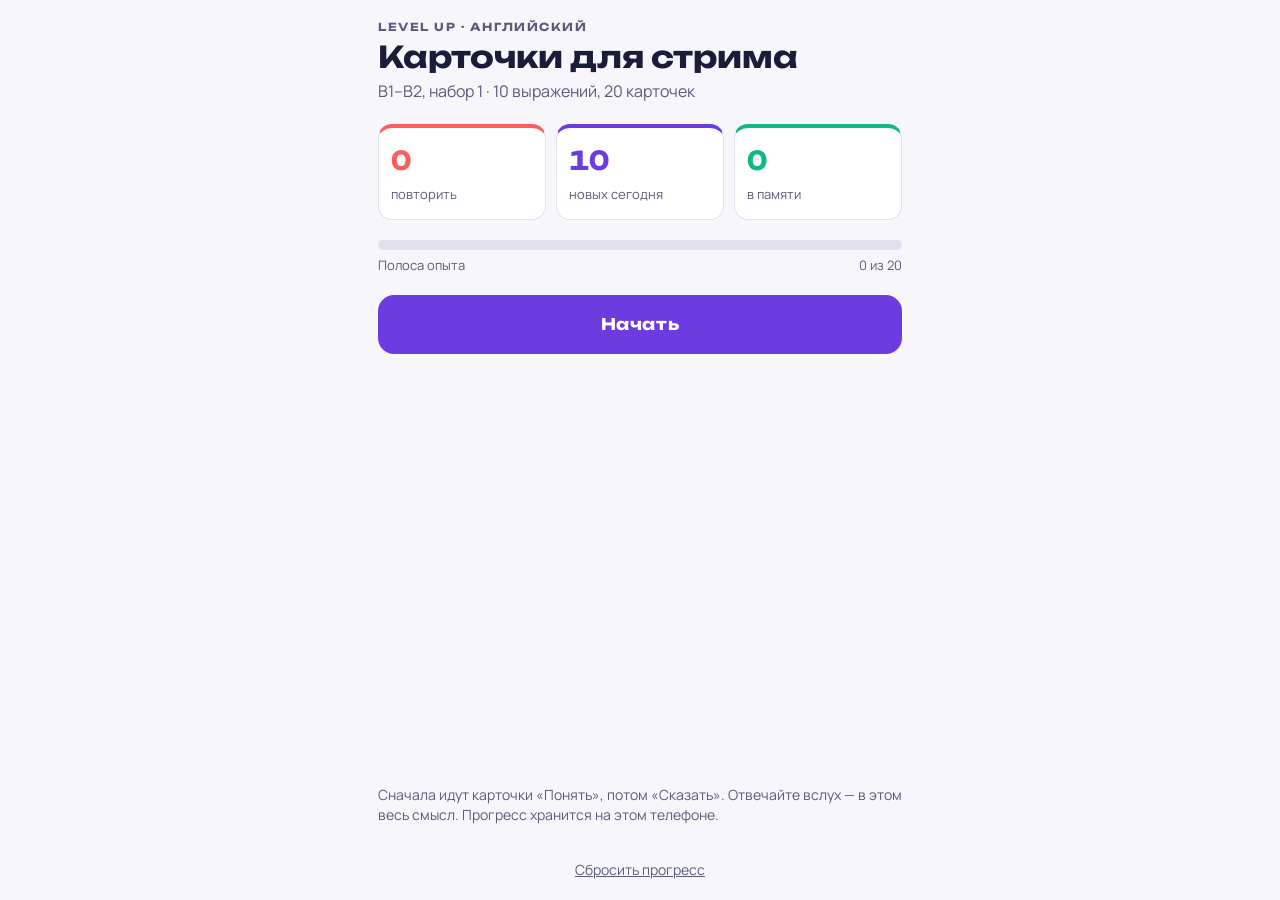
==== index.html @ 17a46468 "Карточки B1–B2 для стримов: приложение для iPhone и колода Anki Co-Authored-By: Claude Opus 5.5 <nor" ====
<!doctype html>
<html lang="ru">
<head>
  <meta charset="utf-8">
  <meta name="viewport" content="width=device-width, initial-scale=1, viewport-fit=cover">
  <title>Level Up: карточки</title>
  <meta name="description" content="Английский B1–B2 для стримов: понять и сказать">
  <meta name="theme-color" content="#15152E">
  <meta name="apple-mobile-web-app-capable" content="yes">
  <meta name="mobile-web-app-capable" content="yes">
  <meta name="apple-mobile-web-app-status-bar-style" content="black-translucent">
  <meta name="apple-mobile-web-app-title" content="Level Up">
  <link rel="apple-touch-icon" href="icons/icon-180.png">
  <link rel="icon" href="icons/icon-192.png">
  <link rel="manifest" href="manifest.webmanifest">
  <link rel="stylesheet" href="style.css">
</head>
<body>
  <main id="app" aria-live="polite"></main>
  <script src="app.js"></script>
</body>
</html>
---- style.css ----
/* Карточки в стиле гайда LEVEL UP: ночь стрима, у уровня свой цвет (B1 фиолетовый, B2 коралловый). */
@font-face { font-family: 'Manrope'; src: url('fonts/Manrope-Regular.ttf'); font-weight: 400; font-display: swap; }
@font-face { font-family: 'Manrope'; src: url('fonts/Manrope-Bold.ttf'); font-weight: 700; font-display: swap; }
@font-face { font-family: 'Unbounded'; src: url('fonts/Unbounded-Bold.ttf'); font-display: swap; }

:root {
  --bg: #F7F6FB; --panel: #FFFFFF; --fg: #1B1B3A; --muted: #5B5B7A; --line: #E2E1EE;
  --violet: #6C3CE1; --coral: #FF5D5D; --mint: #12B886; --sun: #FFB627; --on-accent: #FFFFFF;
  --display: 'Unbounded', system-ui, sans-serif;
  --body: 'Manrope', system-ui, -apple-system, sans-serif;
  color-scheme: light;
}
@media (prefers-color-scheme: dark) {
  :root {
    --bg: #15152E; --panel: #1F1F3D; --fg: #ECEBFA; --muted: #A9A8C8; --line: #2E2E52;
    --violet: #A88BFF; --coral: #FF8A8A; --mint: #3DD9A5; --sun: #FFC757; --on-accent: #15152E;
    color-scheme: dark;
  }
}

* { box-sizing: border-box; }
html, body { height: 100%; }
body {
  margin: 0; background: var(--bg); color: var(--fg);
  font-family: var(--body); font-size: 18px; line-height: 1.45;
  -webkit-tap-highlight-color: transparent; -webkit-text-size-adjust: 100%;
}
#app {
  min-height: 100%; max-width: 560px; margin: 0 auto;
  padding: calc(env(safe-area-inset-top, 0px) + 20px) 18px calc(env(safe-area-inset-bottom, 0px) + 20px);
  display: flex; flex-direction: column; gap: 20px;
}
button { font: inherit; color: inherit; cursor: pointer; }
button:focus-visible { outline: 3px solid var(--sun); outline-offset: 2px; }

/* ——— Главная ——— */
.eyebrow { font-family: var(--display); font-size: 11px; letter-spacing: .14em; color: var(--muted); }
.title { font-family: var(--display); font-size: 30px; line-height: 1.15; margin: 4px 0 0; text-wrap: balance; }
.deck { color: var(--muted); margin-top: 6px; font-size: 16px; }
.stats { display: grid; grid-template-columns: repeat(3, minmax(0, 1fr)); gap: 10px; }
.stat { background: var(--panel); border: 1px solid var(--line); border-radius: 14px; padding: 14px 12px; border-top: 4px solid var(--c); }
.stat b { display: block; font-family: var(--display); font-size: 26px; color: var(--c); font-variant-numeric: tabular-nums; }
.stat span { font-size: 13px; color: var(--muted); }
.xp { display: flex; height: 10px; border-radius: 99px; overflow: hidden; background: var(--line); }
.xp i { display: block; height: 100%; }
.xp-label { font-size: 13px; color: var(--muted); margin-top: 6px; display: flex; justify-content: space-between; }
.primary {
  border: 0; border-radius: 16px; padding: 18px; background: var(--violet); color: var(--on-accent);
  font-family: var(--display); font-size: 16px; letter-spacing: .04em;
}
.primary:disabled { background: var(--line); color: var(--muted); cursor: default; }
.note { color: var(--muted); font-size: 14px; }
.link { background: none; border: 0; padding: 0; color: var(--muted); text-decoration: underline; font-size: 14px; }
.confirm { background: var(--panel); border: 1px solid var(--line); border-radius: 14px; padding: 14px; display: grid; gap: 10px; }
.confirm .row { display: flex; gap: 10px; }
.confirm button { flex: 1; border-radius: 12px; padding: 12px; border: 1px solid var(--line); background: transparent; }
.confirm .danger { background: var(--coral); color: var(--on-accent); border: 0; }
.spacer { flex: 1; }

/* ——— Сессия ——— */
.bar { display: flex; align-items: center; gap: 12px; }
.close { width: 40px; height: 40px; border-radius: 12px; border: 1px solid var(--line); background: var(--panel); display: grid; place-items: center; flex: none; }
.progress { flex: 1; height: 8px; border-radius: 99px; background: var(--line); overflow: hidden; }
.progress i { display: block; height: 100%; background: var(--mint); transition: width .3s; }
.count { font-size: 14px; color: var(--muted); font-variant-numeric: tabular-nums; min-width: 3.5em; text-align: right; }

.card { --acc: var(--violet); display: flex; flex-direction: column; gap: 14px; }
.card.B2 { --acc: var(--coral); }
.chips { display: flex; gap: 8px; }
.chip { font-family: var(--display); font-size: 11px; letter-spacing: .1em; padding: 6px 11px; border-radius: 99px; background: var(--acc); color: var(--on-accent); }
.chip.side { background: transparent; color: var(--muted); border: 1px solid var(--line); }
.sentence { font-size: 26px; font-weight: 700; line-height: 1.3; text-wrap: balance; }
.sentence b { color: var(--acc); }
.hint { color: var(--muted); font-size: 16px; }
.hint b { color: var(--fg); }
.speak { align-self: flex-start; display: inline-flex; align-items: center; gap: 8px; border: 1px solid var(--line); background: var(--panel); border-radius: 99px; padding: 8px 14px; font-size: 15px; }
.speak svg { width: 18px; height: 18px; }
.answer { background: var(--panel); border: 1px solid var(--line); border-radius: 16px; padding: 18px; display: grid; gap: 8px; }
.expr { font-family: var(--display); font-size: 19px; color: var(--acc); }
.tr { color: var(--muted); }
.ex { border-left: 4px solid var(--mint); padding-left: 12px; font-style: italic; margin-top: 6px; }
.ex small { display: block; font-style: normal; font-family: var(--display); font-size: 10px; letter-spacing: .12em; color: var(--muted); }
.grades { display: grid; grid-template-columns: repeat(3, minmax(0, 1fr)); gap: 10px; }
.grade { border: 0; border-radius: 14px; padding: 14px 6px; display: grid; gap: 2px; color: var(--on-accent); }
.grade b { font-size: 16px; }
.grade span { font-size: 12px; opacity: .85; }
.g-again { background: var(--coral); }
.g-good { background: var(--mint); }
.g-easy { background: var(--violet); }

/* ——— Итог ——— */
.done { text-align: left; display: grid; gap: 10px; }
.done .big { font-family: var(--display); font-size: 44px; color: var(--mint); }

@media (prefers-reduced-motion: reduce) { .progress i { transition: none; } }
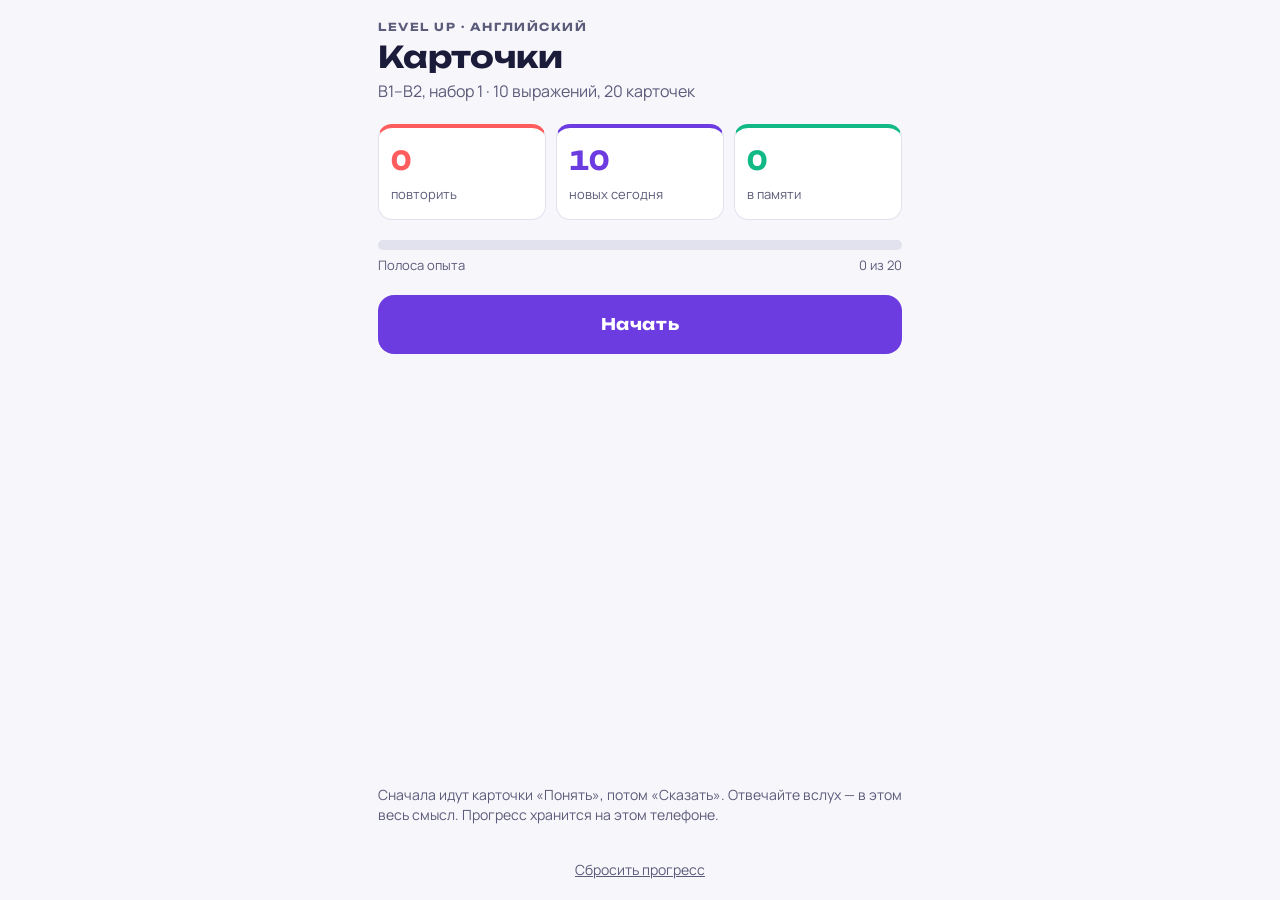
==== commit 93a51e18: "Нейтральные формулировки: просто английский B1–B2 Co-Authored-By: Claude Opus 5.5 <noreply@anthropic" ====
--- a/index.html
+++ b/index.html
@@ -4,7 +4,7 @@
   <meta charset="utf-8">
   <meta name="viewport" content="width=device-width, initial-scale=1, viewport-fit=cover">
   <title>Level Up: карточки</title>
-  <meta name="description" content="Английский B1–B2 для стримов: понять и сказать">
+  <meta name="description" content="Английский B1–B2: понять и сказать">
   <meta name="theme-color" content="#15152E">
   <meta name="apple-mobile-web-app-capable" content="yes">
   <meta name="mobile-web-app-capable" content="yes">
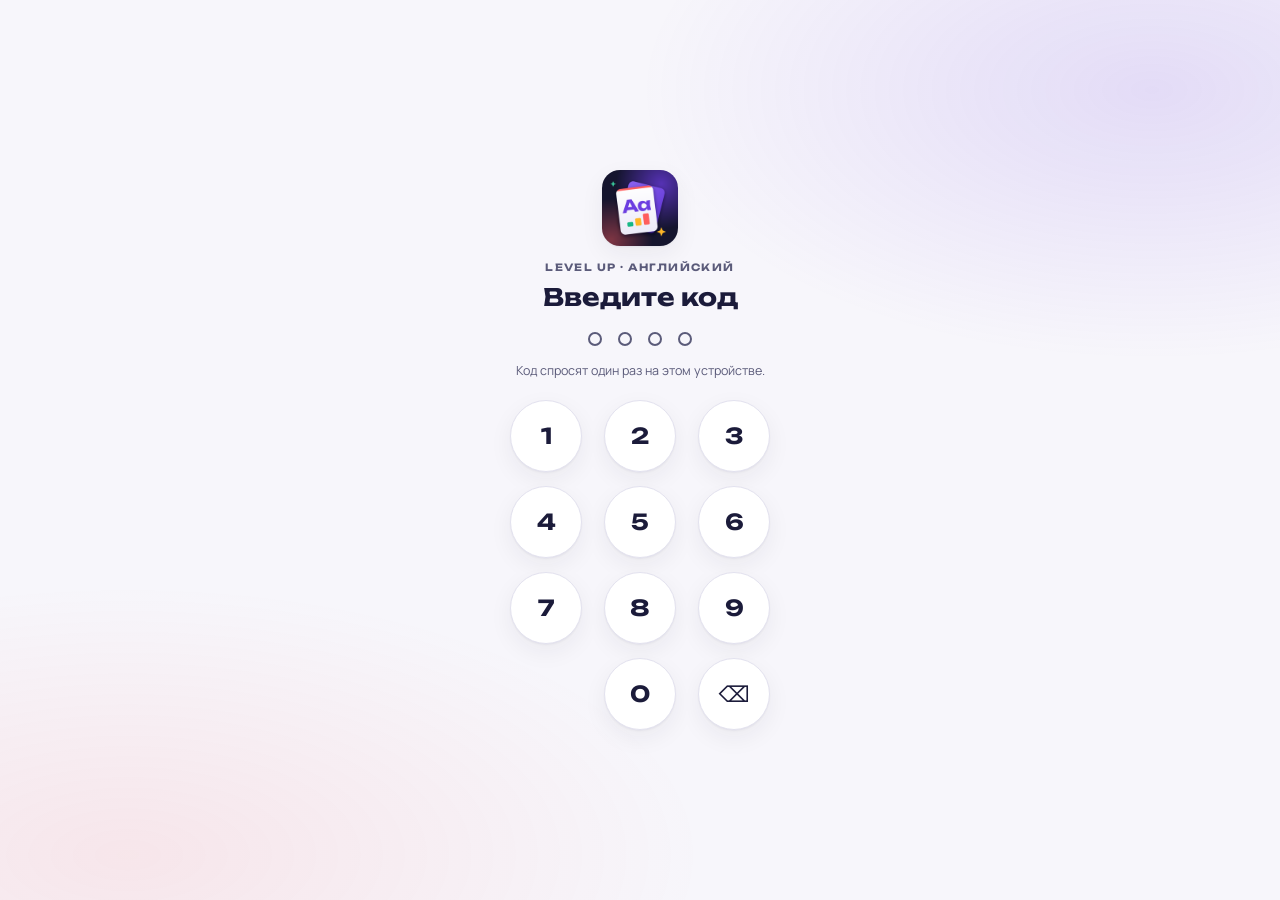
==== commit 535cf2f0: "Новая версия: 5000 выражений B1–B2 и колода C1–C2, профили, выбор уровня, режим без лимита, новый ди" ====
--- a/index.html
+++ b/index.html
@@ -2,7 +2,7 @@
 <html lang="ru">
 <head>
   <meta charset="utf-8">
-  <meta name="viewport" content="width=device-width, initial-scale=1, viewport-fit=cover">
+  <meta name="viewport" content="width=device-width, initial-scale=1, maximum-scale=1, user-scalable=no, viewport-fit=cover">
   <title>Level Up: карточки</title>
   <meta name="description" content="Английский B1–B2: понять и сказать">
   <meta name="theme-color" content="#15152E">
--- a/style.css
+++ b/style.css
@@ -1,95 +1,253 @@
-/* Карточки в стиле гайда LEVEL UP: ночь стрима, у уровня свой цвет (B1 фиолетовый, B2 коралловый). */
+/* Карточки в стиле гайда LEVEL UP: у уровня свой цвет (B1 фиолетовый, B2 коралловый).
+   Раскладка: одна колонка под ширину iPhone (390 px), ритм — шаг 12 px, всё крупное —
+   только фраза на карточке. Детали: кольцо дня, серия дней, цвет темы, свечение фона. */
 @font-face { font-family: 'Manrope'; src: url('fonts/Manrope-Regular.ttf'); font-weight: 400; font-display: swap; }
 @font-face { font-family: 'Manrope'; src: url('fonts/Manrope-Bold.ttf'); font-weight: 700; font-display: swap; }
 @font-face { font-family: 'Unbounded'; src: url('fonts/Unbounded-Bold.ttf'); font-display: swap; }
 
 :root {
   --bg: #F7F6FB; --panel: #FFFFFF; --fg: #1B1B3A; --muted: #5B5B7A; --line: #E2E1EE;
-  --violet: #6C3CE1; --coral: #FF5D5D; --mint: #12B886; --sun: #FFB627; --on-accent: #FFFFFF;
+  --violet: #6C3CE1; --coral: #FF5D5D; --mint: #12B886; --sun: #E59A0B; --sky: #2F80ED; --pink: #E84393;
+  --on-accent: #FFFFFF; --glow-a: rgba(108, 60, 225, .14); --glow-b: rgba(255, 93, 93, .10);
+  --shadow: 0 1px 2px rgba(27, 27, 58, .05), 0 8px 24px rgba(27, 27, 58, .06);
   --display: 'Unbounded', system-ui, sans-serif;
   --body: 'Manrope', system-ui, -apple-system, sans-serif;
+  --r: 14px; --ease: cubic-bezier(.2, .8, .2, 1);
   color-scheme: light;
 }
 @media (prefers-color-scheme: dark) {
   :root {
     --bg: #15152E; --panel: #1F1F3D; --fg: #ECEBFA; --muted: #A9A8C8; --line: #2E2E52;
-    --violet: #A88BFF; --coral: #FF8A8A; --mint: #3DD9A5; --sun: #FFC757; --on-accent: #15152E;
+    --violet: #A88BFF; --coral: #FF8A8A; --mint: #3DD9A5; --sun: #FFC757; --sky: #6FA8FF; --pink: #FF7AB8;
+    --on-accent: #15152E; --glow-a: rgba(168, 139, 255, .16); --glow-b: rgba(255, 138, 138, .09);
+    --shadow: 0 1px 2px rgba(0, 0, 0, .3), 0 10px 30px rgba(0, 0, 0, .25);
     color-scheme: dark;
   }
 }
 
 * { box-sizing: border-box; }
 html, body { height: 100%; }
+html { touch-action: manipulation; -webkit-text-size-adjust: 100%; }
 body {
   margin: 0; background: var(--bg); color: var(--fg);
-  font-family: var(--body); font-size: 18px; line-height: 1.45;
-  -webkit-tap-highlight-color: transparent; -webkit-text-size-adjust: 100%;
+  font-family: var(--body); font-size: 15px; line-height: 1.45;
+  -webkit-tap-highlight-color: transparent; overscroll-behavior: none;
+  -webkit-user-select: none; user-select: none;
+}
+/* свечение фона: два мягких пятна, не мешают тексту */
+body::before {
+  content: ''; position: fixed; inset: -20vh -30vw auto auto; width: 80vw; height: 60vh; pointer-events: none;
+  background: radial-gradient(closest-side, var(--glow-a), transparent); z-index: 0;
+}
+body::after {
+  content: ''; position: fixed; inset: auto auto -25vh -35vw; width: 90vw; height: 60vh; pointer-events: none;
+  background: radial-gradient(closest-side, var(--glow-b), transparent); z-index: 0;
 }
 #app {
-  min-height: 100%; max-width: 560px; margin: 0 auto;
-  padding: calc(env(safe-area-inset-top, 0px) + 20px) 18px calc(env(safe-area-inset-bottom, 0px) + 20px);
-  display: flex; flex-direction: column; gap: 20px;
+  position: relative; z-index: 1;
+  min-height: 100%; max-width: 520px; margin: 0 auto;
+  padding: calc(env(safe-area-inset-top, 0px) + 14px) 16px calc(env(safe-area-inset-bottom, 0px) + 14px);
+  display: flex; flex-direction: column; gap: 14px;
 }
 button { font: inherit; color: inherit; cursor: pointer; }
 button:focus-visible { outline: 3px solid var(--sun); outline-offset: 2px; }
-
-/* ——— Главная ——— */
-.eyebrow { font-family: var(--display); font-size: 11px; letter-spacing: .14em; color: var(--muted); }
-.title { font-family: var(--display); font-size: 30px; line-height: 1.15; margin: 4px 0 0; text-wrap: balance; }
-.deck { color: var(--muted); margin-top: 6px; font-size: 16px; }
-.stats { display: grid; grid-template-columns: repeat(3, minmax(0, 1fr)); gap: 10px; }
-.stat { background: var(--panel); border: 1px solid var(--line); border-radius: 14px; padding: 14px 12px; border-top: 4px solid var(--c); }
-.stat b { display: block; font-family: var(--display); font-size: 26px; color: var(--c); font-variant-numeric: tabular-nums; }
-.stat span { font-size: 13px; color: var(--muted); }
-.xp { display: flex; height: 10px; border-radius: 99px; overflow: hidden; background: var(--line); }
-.xp i { display: block; height: 100%; }
-.xp-label { font-size: 13px; color: var(--muted); margin-top: 6px; display: flex; justify-content: space-between; }
+.sentence, .ex { -webkit-user-select: text; user-select: text; }
+
+/* ——— входы экранов ——— */
+.screen > * { animation: rise .42s var(--ease) both; }
+.screen > *:nth-child(2) { animation-delay: .04s; }
+.screen > *:nth-child(3) { animation-delay: .08s; }
+.screen > *:nth-child(4) { animation-delay: .12s; }
+.screen > *:nth-child(5) { animation-delay: .16s; }
+.screen > *:nth-child(n+6) { animation-delay: .2s; }
+@keyframes rise { from { opacity: 0; transform: translateY(10px); } to { opacity: 1; transform: none; } }
+
+/* ——— главная ——— */
+.head { display: flex; align-items: center; gap: 14px; }
+.head-text { flex: 1; min-width: 0; }
+.eyebrow { font-family: var(--display); font-size: 10px; letter-spacing: .14em; color: var(--muted); }
+.title { font-family: var(--display); font-size: 24px; line-height: 1.15; margin: 4px 0 0; text-wrap: balance; }
+.deck { color: var(--muted); margin-top: 4px; font-size: 13px; }
+.ring { width: 64px; height: 64px; flex: none; position: relative; margin-bottom: 12px; }
+.ring svg { width: 100%; height: 100%; transform: rotate(-90deg); }
+.ring .track { stroke: var(--line); }
+.ring .fill { stroke: var(--mint); stroke-linecap: round; transition: stroke-dashoffset .9s var(--ease); }
+.ring b { position: absolute; inset: 0; display: grid; place-items: center; font-family: var(--display); font-size: 11px; font-variant-numeric: tabular-nums; }
+.ring small { position: absolute; left: -10px; right: -10px; bottom: -15px; text-align: center; font-size: 10px; color: var(--muted); }
+
+.chips-row { display: flex; gap: 8px; flex-wrap: wrap; }
+.pill { display: inline-flex; align-items: center; gap: 6px; font-size: 12px; padding: 5px 10px; border-radius: 99px; background: var(--panel); border: 1px solid var(--line); color: var(--muted); }
+.pill b { color: var(--fg); font-variant-numeric: tabular-nums; }
+.pill svg { width: 14px; height: 14px; }
+.pill.hot { color: var(--sun); }
+.pill.hot b { color: var(--sun); }
+
+.stats { display: grid; grid-template-columns: repeat(3, minmax(0, 1fr)); gap: 8px; }
+.stat { background: var(--panel); border: 1px solid var(--line); border-radius: var(--r); padding: 10px 10px 9px; position: relative; overflow: hidden; box-shadow: var(--shadow); }
+.stat::before { content: ''; position: absolute; left: 0; right: 0; top: 0; height: 3px; background: var(--c); }
+.stat b { display: block; font-family: var(--display); font-size: 20px; color: var(--c); font-variant-numeric: tabular-nums; }
+.stat span { font-size: 11.5px; color: var(--muted); line-height: 1.25; display: block; margin-top: 2px; }
+
+.xp { position: relative; display: flex; height: 8px; border-radius: 99px; overflow: hidden; background: var(--line); }
+.xp i { display: block; height: 100%; animation: grow 1s var(--ease) both; transform-origin: left; }
+.xp::after { /* деления каждые 10 % */
+  content: ''; position: absolute; inset: 0;
+  background: repeating-linear-gradient(90deg, transparent 0 calc(10% - 1px), var(--bg) calc(10% - 1px) 10%);
+  opacity: .55;
+}
+@keyframes grow { from { transform: scaleX(0); } to { transform: scaleX(1); } }
+.xp-label { font-size: 11.5px; color: var(--muted); margin-top: 5px; display: flex; justify-content: space-between; font-variant-numeric: tabular-nums; }
+
+.limit { display: flex; align-items: center; gap: 6px; font-size: 13px; color: var(--muted); }
+.limit span { flex: 1; }
+.seg { min-width: 44px; padding: 7px 0; border-radius: 10px; border: 1px solid var(--line); background: var(--panel); font-size: 13px; font-variant-numeric: tabular-nums; transition: background .2s, color .2s, transform .12s; }
+.seg.on { background: var(--violet); color: var(--on-accent); border-color: var(--violet); }
+.seg:active { transform: scale(.94); }
+
 .primary {
-  border: 0; border-radius: 16px; padding: 18px; background: var(--violet); color: var(--on-accent);
-  font-family: var(--display); font-size: 16px; letter-spacing: .04em;
-}
-.primary:disabled { background: var(--line); color: var(--muted); cursor: default; }
-.note { color: var(--muted); font-size: 14px; }
-.link { background: none; border: 0; padding: 0; color: var(--muted); text-decoration: underline; font-size: 14px; }
-.confirm { background: var(--panel); border: 1px solid var(--line); border-radius: 14px; padding: 14px; display: grid; gap: 10px; }
-.confirm .row { display: flex; gap: 10px; }
-.confirm button { flex: 1; border-radius: 12px; padding: 12px; border: 1px solid var(--line); background: transparent; }
+  position: relative; overflow: hidden;
+  border: 0; border-radius: var(--r); padding: 15px; background: var(--violet); color: var(--on-accent);
+  font-family: var(--display); font-size: 14px; letter-spacing: .04em;
+  box-shadow: 0 6px 18px rgba(108, 60, 225, .28);
+  transition: transform .12s var(--ease), box-shadow .2s;
+}
+.primary:active { transform: scale(.97); }
+.primary:not(:disabled)::after { /* блик, проходит раз в несколько секунд */
+  content: ''; position: absolute; top: 0; bottom: 0; width: 40%; left: -60%;
+  background: linear-gradient(100deg, transparent, rgba(255, 255, 255, .28), transparent);
+  animation: shine 4.5s ease-in-out 1.2s infinite;
+}
+@keyframes shine { 0%, 70% { left: -60%; } 100% { left: 130%; } }
+.primary:disabled { background: var(--line); color: var(--muted); box-shadow: none; cursor: default; }
+.note { color: var(--muted); font-size: 12.5px; margin: 0; }
+.link { background: none; border: 0; padding: 0; color: var(--muted); text-decoration: underline; font-size: 12.5px; align-self: center; }
+.confirm { background: var(--panel); border: 1px solid var(--line); border-radius: var(--r); padding: 12px; display: grid; gap: 10px; font-size: 13px; }
+.confirm .row { display: flex; gap: 8px; }
+.confirm button { flex: 1; border-radius: 10px; padding: 10px; border: 1px solid var(--line); background: transparent; }
 .confirm .danger { background: var(--coral); color: var(--on-accent); border: 0; }
 .spacer { flex: 1; }
-
-/* ——— Сессия ——— */
-.bar { display: flex; align-items: center; gap: 12px; }
-.close { width: 40px; height: 40px; border-radius: 12px; border: 1px solid var(--line); background: var(--panel); display: grid; place-items: center; flex: none; }
-.progress { flex: 1; height: 8px; border-radius: 99px; background: var(--line); overflow: hidden; }
-.progress i { display: block; height: 100%; background: var(--mint); transition: width .3s; }
-.count { font-size: 14px; color: var(--muted); font-variant-numeric: tabular-nums; min-width: 3.5em; text-align: right; }
-
-.card { --acc: var(--violet); display: flex; flex-direction: column; gap: 14px; }
+.more { display: grid; grid-template-columns: repeat(2, minmax(0, 1fr)); gap: 8px; }
+.secondary { text-align: left; display: grid; gap: 2px; padding: 11px 12px; border-radius: var(--r); border: 1px solid var(--line); background: var(--panel); transition: transform .12s var(--ease); }
+.secondary:active { transform: scale(.97); }
+.secondary b { font-size: 13.5px; color: var(--violet); }
+.secondary span { font-size: 11.5px; color: var(--muted); line-height: 1.3; }
+
+/* ——— настройки и профили ——— */
+.settings { display: grid; gap: 8px; background: var(--panel); border: 1px solid var(--line); border-radius: var(--r); padding: 10px 12px; }
+.seg.wide { min-width: 70px; padding-inline: 8px; }
+.seg.on.c { background: var(--pink); border-color: var(--pink); }
+button.pill { font: inherit; font-size: 12px; cursor: pointer; }
+.pill.who { margin-left: auto; max-width: 46%; }
+.pill.who b { overflow: hidden; text-overflow: ellipsis; white-space: nowrap; }
+.profile-form { display: grid; gap: 8px; }
+.profile-form label { font-size: 13px; color: var(--muted); }
+.profile-form input {
+  font: inherit; font-size: 16px; color: var(--fg); background: var(--panel);
+  border: 1px solid var(--line); border-radius: 12px; padding: 12px 14px; -webkit-user-select: text; user-select: text;
+}
+.profile-form input:focus { outline: 2px solid var(--violet); outline-offset: 1px; }
+.secondary-btn { border: 1px solid var(--violet); color: var(--violet); background: transparent; border-radius: var(--r); padding: 12px; font-weight: 700; }
+.plist { display: grid; gap: 8px; }
+.prow { display: flex; gap: 8px; align-items: stretch; }
+.pick { flex: 1; min-width: 0; display: flex; gap: 10px; align-items: center; text-align: left; background: var(--panel); border: 1px solid var(--line); border-radius: var(--r); padding: 10px 12px; }
+.prow.cur .pick { border-color: var(--violet); box-shadow: 0 0 0 1px var(--violet) inset; }
+.pick svg { width: 20px; height: 20px; color: var(--violet); flex: none; }
+.pick span { display: grid; min-width: 0; }
+.pick b { overflow: hidden; text-overflow: ellipsis; white-space: nowrap; }
+.pick small { color: var(--muted); font-size: 11.5px; }
+.del { width: 44px; border-radius: var(--r); border: 1px solid var(--line); background: var(--panel); color: var(--muted); font-size: 18px; }
+.del.sure { width: auto; padding: 0 12px; background: var(--coral); color: var(--on-accent); border: 0; font-size: 13px; font-weight: 700; }
+
+/* ——— сессия ——— */
+.bar { display: flex; align-items: center; gap: 10px; }
+.close { width: 34px; height: 34px; border-radius: 10px; border: 1px solid var(--line); background: var(--panel); display: grid; place-items: center; flex: none; }
+.progress { flex: 1; height: 6px; border-radius: 99px; background: var(--line); overflow: hidden; }
+.progress i { display: block; height: 100%; border-radius: 99px; background: linear-gradient(90deg, var(--mint), var(--sky)); transition: width .45s var(--ease); }
+.count { font-size: 12px; color: var(--muted); font-variant-numeric: tabular-nums; min-width: 3.2em; text-align: right; }
+
+.card {
+  --acc: var(--violet);
+  position: relative; display: flex; flex-direction: column; gap: 10px;
+  background: var(--panel); border: 1px solid var(--line); border-radius: 18px; padding: 16px 16px 18px;
+  box-shadow: var(--shadow); overflow: hidden;
+  animation: card-in .38s var(--ease) both;
+}
 .card.B2 { --acc: var(--coral); }
-.chips { display: flex; gap: 8px; }
-.chip { font-family: var(--display); font-size: 11px; letter-spacing: .1em; padding: 6px 11px; border-radius: 99px; background: var(--acc); color: var(--on-accent); }
+.card.C1 { --acc: var(--pink); }
+.card.C2 { --acc: var(--sky); }
+.card::before { /* цветная кромка уровня */
+  content: ''; position: absolute; left: 0; right: 0; top: 0; height: 3px; background: var(--acc);
+}
+.card .orb { /* мягкое свечение цвета уровня в углу */
+  position: absolute; right: -50px; top: -70px; width: 170px; height: 170px; border-radius: 50%;
+  background: var(--acc); opacity: .12; filter: blur(30px); pointer-events: none;
+}
+.card.leave { animation: card-out .2s ease-in both; }
+@keyframes card-in { from { opacity: 0; transform: translateX(24px) scale(.98); } to { opacity: 1; transform: none; } }
+@keyframes card-out { to { opacity: 0; transform: translateX(-28px) scale(.98); } }
+.chips { display: flex; gap: 6px; align-items: center; }
+.chip { font-family: var(--display); font-size: 9.5px; letter-spacing: .1em; padding: 5px 9px; border-radius: 99px; background: var(--acc); color: var(--on-accent); }
 .chip.side { background: transparent; color: var(--muted); border: 1px solid var(--line); }
-.sentence { font-size: 26px; font-weight: 700; line-height: 1.3; text-wrap: balance; }
+.topic { display: flex; align-items: center; gap: 7px; color: var(--muted); font-size: 12px; }
+.topic i { width: 8px; height: 8px; border-radius: 3px; background: var(--tc, var(--violet)); flex: none; }
+.sentence { font-size: 21px; font-weight: 700; line-height: 1.3; text-wrap: balance; position: relative; }
 .sentence b { color: var(--acc); }
-.hint { color: var(--muted); font-size: 16px; }
+.hint { color: var(--muted); font-size: 13.5px; }
 .hint b { color: var(--fg); }
-.speak { align-self: flex-start; display: inline-flex; align-items: center; gap: 8px; border: 1px solid var(--line); background: var(--panel); border-radius: 99px; padding: 8px 14px; font-size: 15px; }
-.speak svg { width: 18px; height: 18px; }
-.answer { background: var(--panel); border: 1px solid var(--line); border-radius: 16px; padding: 18px; display: grid; gap: 8px; }
-.expr { font-family: var(--display); font-size: 19px; color: var(--acc); }
-.tr { color: var(--muted); }
-.ex { border-left: 4px solid var(--mint); padding-left: 12px; font-style: italic; margin-top: 6px; }
-.ex small { display: block; font-style: normal; font-family: var(--display); font-size: 10px; letter-spacing: .12em; color: var(--muted); }
-.grades { display: grid; grid-template-columns: repeat(3, minmax(0, 1fr)); gap: 10px; }
-.grade { border: 0; border-radius: 14px; padding: 14px 6px; display: grid; gap: 2px; color: var(--on-accent); }
-.grade b { font-size: 16px; }
-.grade span { font-size: 12px; opacity: .85; }
+.speak { align-self: flex-start; display: inline-flex; align-items: center; gap: 7px; border: 1px solid var(--line); background: var(--bg); border-radius: 99px; padding: 6px 12px; font-size: 13px; transition: transform .12s var(--ease); }
+.speak:active { transform: scale(.95); }
+.speak svg { width: 16px; height: 16px; }
+.speak.playing svg path:nth-child(n+2) { animation: wave .6s ease-in-out infinite alternate; }
+@keyframes wave { from { opacity: .2; } to { opacity: 1; } }
+.answer {
+  border-top: 1px dashed var(--line); padding-top: 12px; margin-top: 2px; display: grid; gap: 6px;
+  animation: reveal .36s var(--ease) both;
+}
+@keyframes reveal { from { opacity: 0; transform: translateY(8px); } to { opacity: 1; transform: none; } }
+.expr { font-family: var(--display); font-size: 16px; color: var(--acc); }
+.tr { color: var(--muted); font-size: 14px; }
+.ex { border-left: 3px solid var(--mint); padding-left: 10px; font-style: italic; margin-top: 4px; font-size: 14px; }
+.ex small { display: block; font-style: normal; font-family: var(--display); font-size: 9px; letter-spacing: .12em; color: var(--muted); margin-bottom: 2px; }
+.grades { display: grid; grid-template-columns: repeat(3, minmax(0, 1fr)); gap: 8px; animation: reveal .3s var(--ease) both; }
+.grades.two { grid-template-columns: repeat(2, minmax(0, 1fr)); }
+.grade { border: 0; border-radius: var(--r); padding: 11px 6px; display: grid; gap: 1px; color: var(--on-accent); transition: transform .12s var(--ease), filter .2s; }
+.grade:active { transform: scale(.95); filter: brightness(1.08); }
+.grade b { font-size: 14px; }
+.grade span { font-size: 11px; opacity: .85; }
 .g-again { background: var(--coral); }
 .g-good { background: var(--mint); }
 .g-easy { background: var(--violet); }
 
-/* ——— Итог ——— */
-.done { text-align: left; display: grid; gap: 10px; }
-.done .big { font-family: var(--display); font-size: 44px; color: var(--mint); }
-
-@media (prefers-reduced-motion: reduce) { .progress i { transition: none; } }
+/* ——— итог ——— */
+.done { display: grid; gap: 8px; position: relative; }
+.done .big { font-family: var(--display); font-size: 44px; color: var(--mint); font-variant-numeric: tabular-nums; }
+.done p { margin: 0; }
+.burst { position: fixed; left: 50%; top: 28%; width: 0; height: 0; pointer-events: none; z-index: 5; }
+.burst i { position: absolute; width: 7px; height: 7px; border-radius: 2px; background: var(--c); animation: fly 1.2s var(--ease) both; }
+@keyframes fly { from { transform: translate(0, 0) rotate(0); opacity: 1; } to { transform: translate(var(--x), var(--y)) rotate(var(--rot)); opacity: 0; } }
+
+/* ——— код доступа ——— */
+.pin-screen { justify-content: center; }
+.pin-head { display: grid; justify-items: center; gap: 6px; text-align: center; }
+.pin-icon { width: 76px; height: 76px; border-radius: 18px; box-shadow: var(--shadow); margin-bottom: 8px; }
+.dots { display: flex; justify-content: center; gap: 16px; margin: 6px 0 2px; }
+.dots i { width: 14px; height: 14px; border-radius: 50%; border: 2px solid var(--muted); transition: background .15s, border-color .15s, transform .15s; }
+.dots i.on { background: var(--violet); border-color: var(--violet); transform: scale(1.1); }
+.dots.ok i { background: var(--mint); border-color: var(--mint); }
+.dots.shake { animation: shake .42s ease-in-out; }
+.dots.shake i { border-color: var(--coral); }
+@keyframes shake { 20%, 60% { transform: translateX(-8px); } 40%, 80% { transform: translateX(8px); } }
+.pin-msg { text-align: center; min-height: 1.4em; }
+.keypad { display: grid; grid-template-columns: repeat(3, 72px); gap: 14px 22px; justify-content: center; margin-top: 6px; }
+.key { width: 72px; height: 72px; border-radius: 50%; border: 1px solid var(--line); background: var(--panel); font-family: var(--display); font-size: 22px; box-shadow: var(--shadow); transition: transform .1s, background .15s; }
+.key:active { transform: scale(.92); background: var(--line); }
+.key:disabled { opacity: .45; }
+
+/* ——— загрузка ——— */
+.loading { display: grid; gap: 10px; padding-top: 20px; }
+.sk { height: 14px; border-radius: 8px; background: linear-gradient(90deg, var(--line), var(--panel), var(--line)); background-size: 200% 100%; animation: sk 1.2s linear infinite; }
+@keyframes sk { from { background-position: 200% 0; } to { background-position: -200% 0; } }
+
+@media (prefers-reduced-motion: reduce) {
+  *, *::before, *::after { animation: none !important; transition: none !important; }
+}
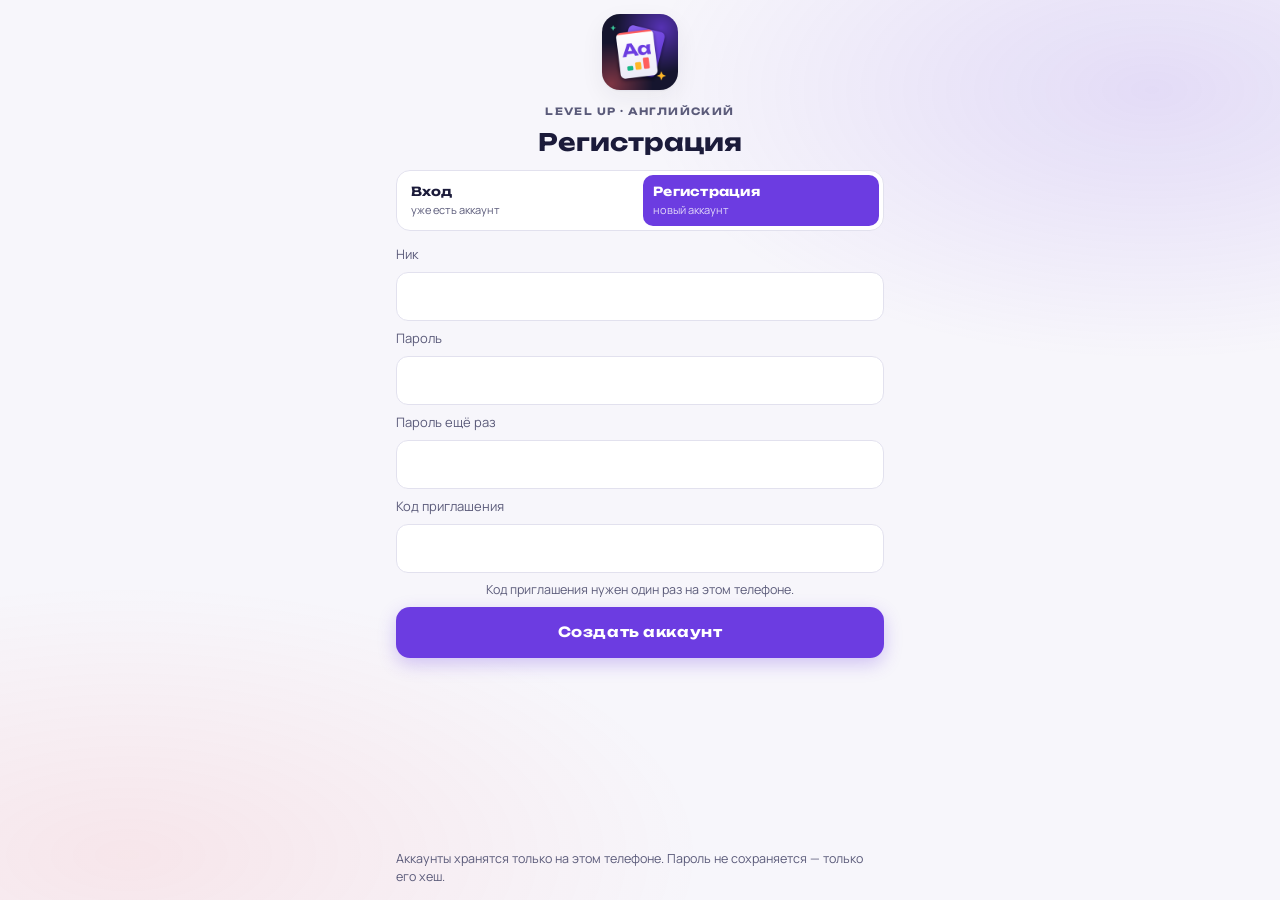
==== commit 9753c3be: "Режим «Слова» (B1–B2 и C1–C2), вход по нику и паролю, колоды слов" ====
--- a/index.html
+++ b/index.html
@@ -6,6 +6,8 @@
   <title>Level Up: карточки</title>
   <meta name="description" content="Английский B1–B2: понять и сказать">
   <meta name="theme-color" content="#15152E">
+  <meta http-equiv="Content-Security-Policy" content="default-src 'self'; script-src 'self'; style-src 'self' 'unsafe-inline'; img-src 'self' data:; font-src 'self'; connect-src 'self'; manifest-src 'self'; worker-src 'self'; base-uri 'none'; form-action 'none'; object-src 'none'">
+  <meta name="referrer" content="no-referrer">
   <meta name="apple-mobile-web-app-capable" content="yes">
   <meta name="mobile-web-app-capable" content="yes">
   <meta name="apple-mobile-web-app-status-bar-style" content="black-translucent">
--- a/style.css
+++ b/style.css
@@ -132,6 +132,17 @@
 .secondary b { font-size: 13.5px; color: var(--violet); }
 .secondary span { font-size: 11.5px; color: var(--muted); line-height: 1.3; }
 
+/* ——— режимы и карточка-слово ——— */
+.modes { display: grid; grid-template-columns: repeat(2, minmax(0, 1fr)); gap: 6px; background: var(--panel); border: 1px solid var(--line); border-radius: var(--r); padding: 4px; }
+.mode { border: 0; background: transparent; border-radius: 10px; padding: 8px 10px; text-align: left; display: grid; gap: 1px; transition: background .2s, color .2s; }
+.mode b { font-family: var(--display); font-size: 12.5px; letter-spacing: .02em; }
+.mode span { font-size: 11px; color: var(--muted); }
+.mode.on { background: var(--violet); color: var(--on-accent); }
+.mode.on span { color: inherit; opacity: .8; }
+.word { font-family: var(--display); font-size: 30px; line-height: 1.1; color: var(--acc); -webkit-user-select: text; user-select: text; word-break: break-word; }
+.ipa { color: var(--muted); font-size: 15px; margin-top: -4px; }
+.tr-big { font-family: var(--body); font-weight: 700; font-size: 20px; color: var(--fg); }
+
 /* ——— настройки и профили ——— */
 .settings { display: grid; gap: 8px; background: var(--panel); border: 1px solid var(--line); border-radius: var(--r); padding: 10px 12px; }
 .seg.wide { min-width: 70px; padding-inline: 8px; }
@@ -157,6 +168,22 @@
 .pick small { color: var(--muted); font-size: 11.5px; }
 .del { width: 44px; border-radius: var(--r); border: 1px solid var(--line); background: var(--panel); color: var(--muted); font-size: 18px; }
 .del.sure { width: auto; padding: 0 12px; background: var(--coral); color: var(--on-accent); border: 0; font-size: 13px; font-weight: 700; }
+
+/* ——— вход и аккаунты ——— */
+.note.center { text-align: center; }
+.acc-card { flex: none; }
+.urow { background: var(--panel); border: 1px solid var(--line); border-radius: var(--r); padding: 12px; display: grid; gap: 6px; }
+.urow.cur { border-color: var(--violet); }
+.uhead { display: flex; align-items: center; gap: 8px; min-width: 0; }
+.uhead svg { width: 18px; height: 18px; color: var(--violet); flex: none; }
+.uhead b { overflow: hidden; text-overflow: ellipsis; white-space: nowrap; }
+.tag { font-size: 10.5px; padding: 2px 8px; border-radius: 99px; background: var(--line); color: var(--muted); flex: none; }
+.tag.me { background: var(--violet); color: var(--on-accent); }
+.tag.warn { background: var(--sun); color: #1B1B3A; }
+.ustats { display: flex; flex-wrap: wrap; gap: 6px 14px; font-size: 12.5px; color: var(--muted); }
+.ustats b { color: var(--fg); font-variant-numeric: tabular-nums; }
+.umeta { font-size: 11.5px; color: var(--muted); }
+.link.left { align-self: flex-start; justify-self: start; color: var(--coral); }
 
 /* ——— сессия ——— */
 .bar { display: flex; align-items: center; gap: 10px; }
